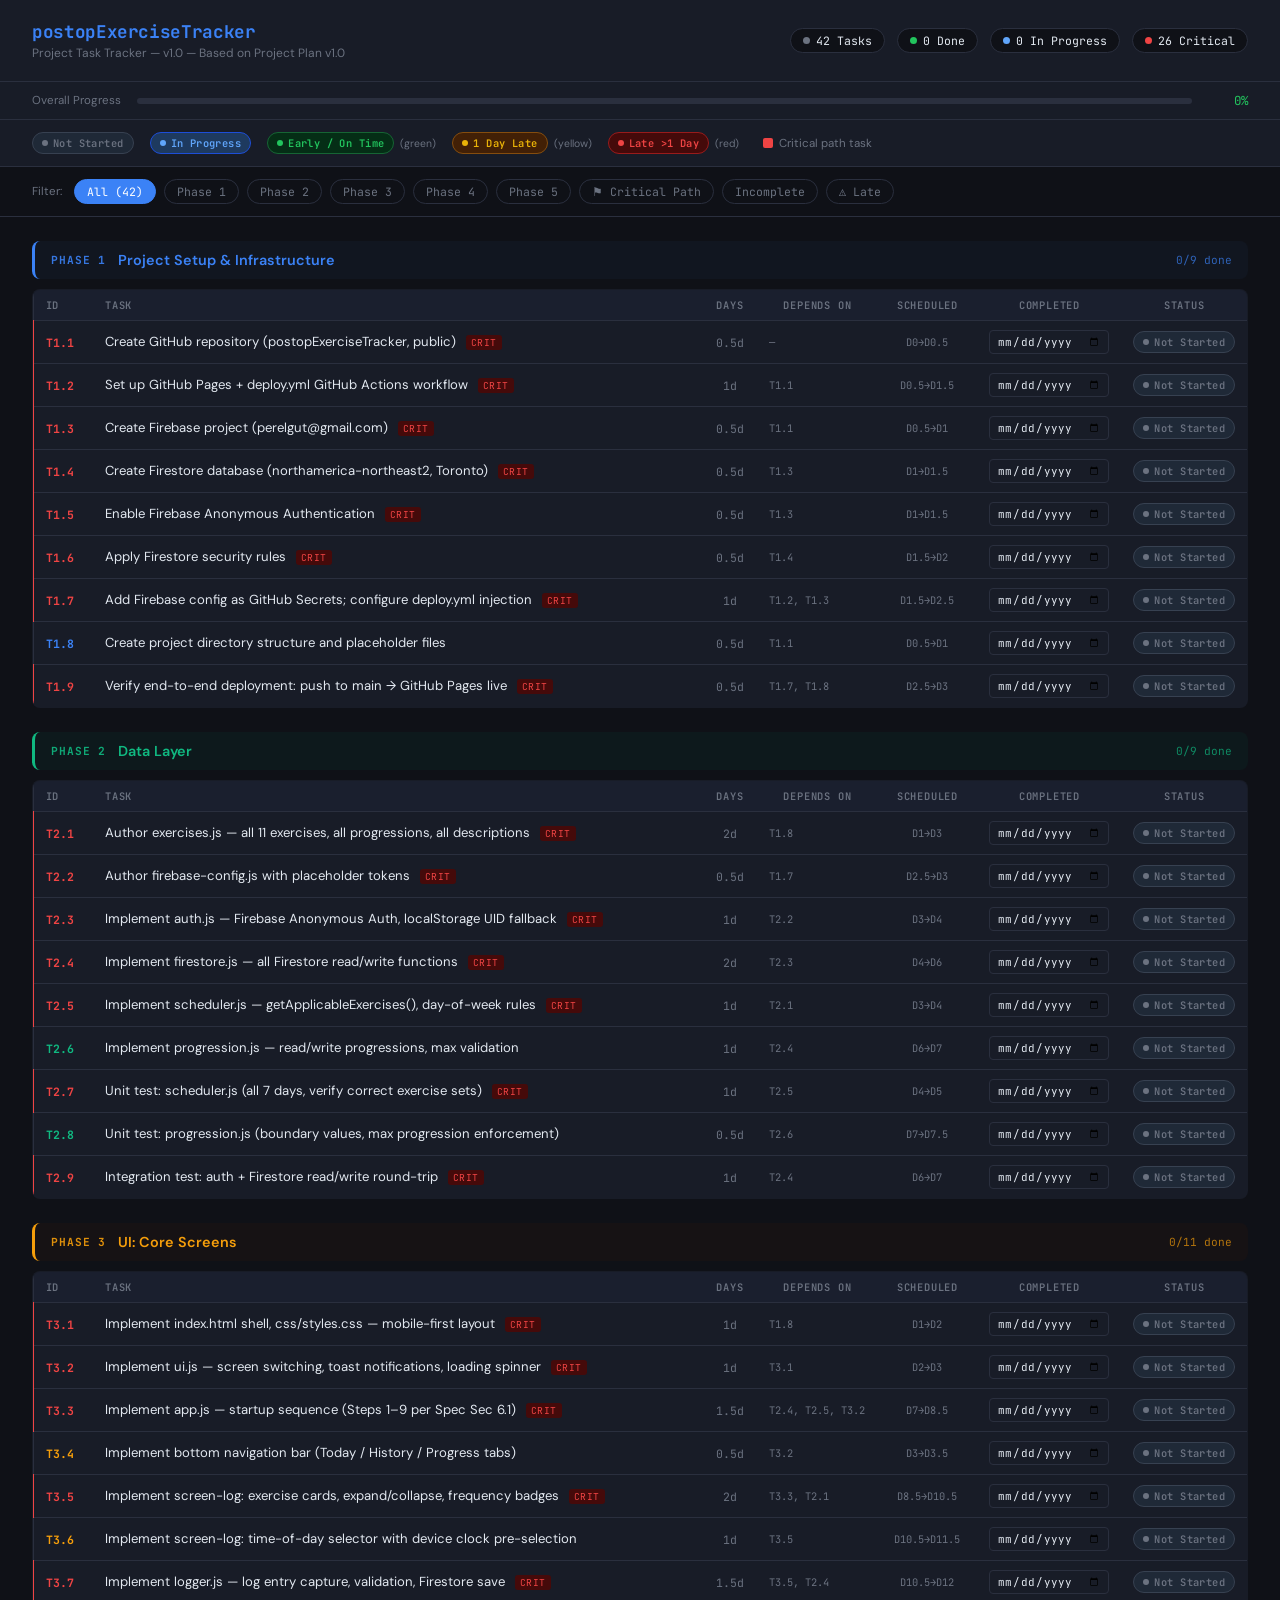
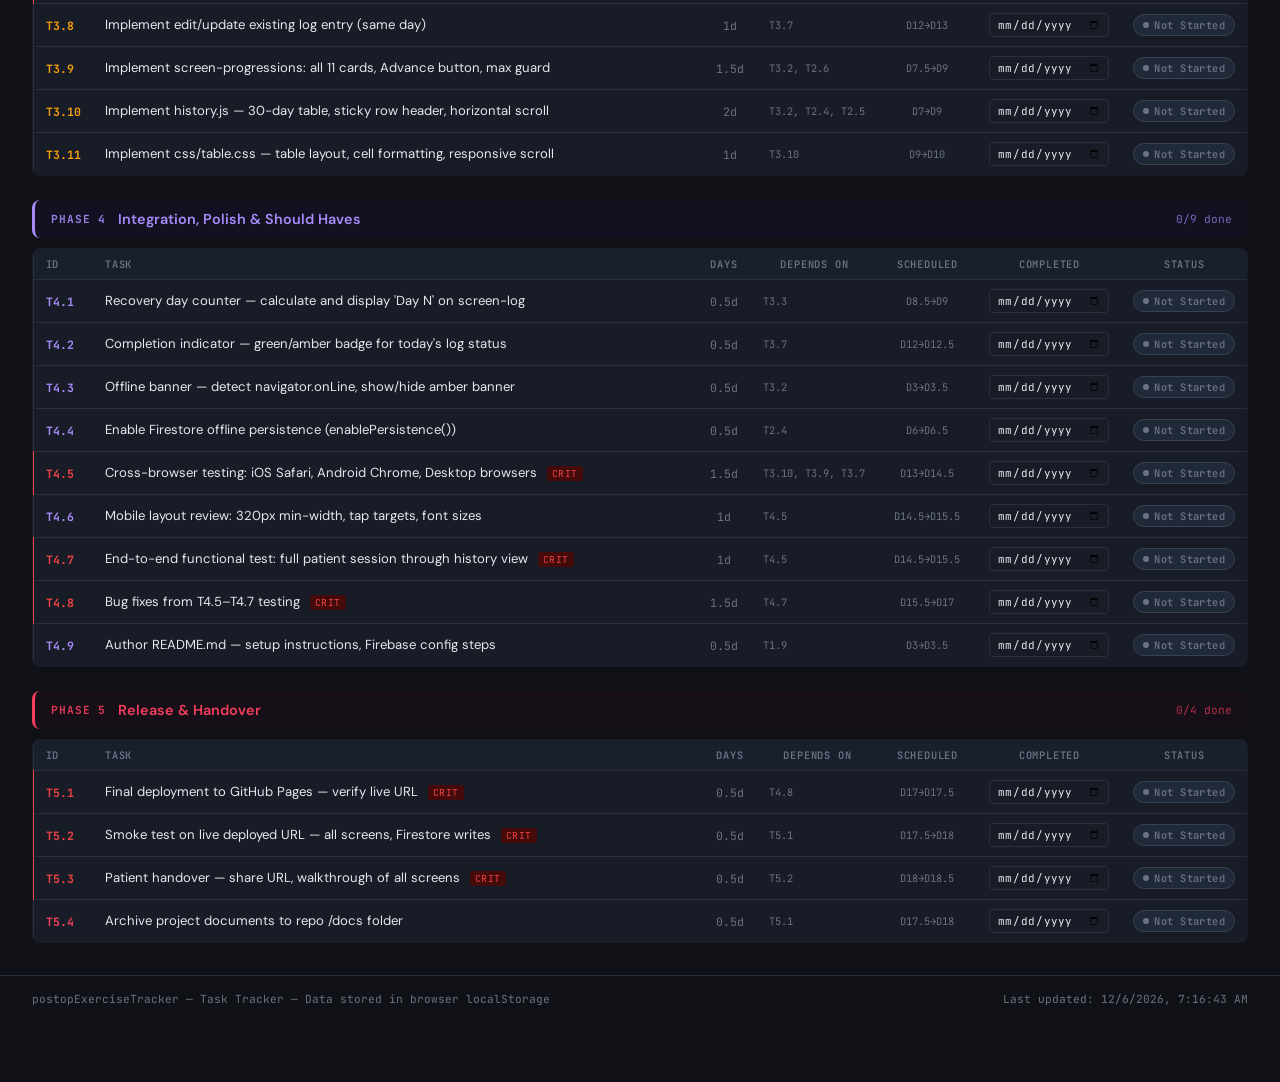
==== PostOp_TaskTracker.html @ b9ace9d0 "Add project directory structure and placeholder files" ====
<!DOCTYPE html>
<html lang="en">
<head>
<meta charset="UTF-8">
<meta name="viewport" content="width=device-width, initial-scale=1.0">
<title>postopExerciseTracker — Project Task Tracker</title>
<style>
  @import url('https://fonts.googleapis.com/css2?family=JetBrains+Mono:wght@400;600;700&family=DM+Sans:wght@300;400;500;600&display=swap');

  :root {
    --bg:        #0f1117;
    --surface:   #181c27;
    --border:    #2a2f3e;
    --text:      #e2e8f0;
    --muted:     #6b7280;
    --accent:    #3b82f6;

    --p1: #3b82f6;  --p1-bg: #1e3a5f;
    --p2: #10b981;  --p2-bg: #064e3b;
    --p3: #f59e0b;  --p3-bg: #451a03;
    --p4: #a78bfa;  --p4-bg: #2e1065;
    --p5: #f43f5e;  --p5-bg: #4c0519;

    --green:  #22c55e;  --green-bg:  #052e16;
    --yellow: #eab308;  --yellow-bg: #422006;
    --red:    #ef4444;  --red-bg:    #450a0a;
    --grey:   #6b7280;  --grey-bg:   #1f2937;

    --crit: #ef4444;
  }

  *, *::before, *::after { box-sizing: border-box; margin: 0; padding: 0; }

  body {
    font-family: 'DM Sans', sans-serif;
    background: var(--bg);
    color: var(--text);
    min-height: 100vh;
    padding: 0 0 60px;
  }

  /* ── HEADER ── */
  header {
    background: var(--surface);
    border-bottom: 1px solid var(--border);
    padding: 20px 32px;
    position: sticky;
    top: 0;
    z-index: 100;
    display: flex;
    align-items: center;
    justify-content: space-between;
    gap: 16px;
    flex-wrap: wrap;
  }
  .header-left h1 {
    font-family: 'JetBrains Mono', monospace;
    font-size: 1.1rem;
    font-weight: 700;
    color: var(--accent);
    letter-spacing: -0.02em;
  }
  .header-left p {
    font-size: 0.75rem;
    color: var(--muted);
    margin-top: 2px;
  }
  .header-stats {
    display: flex;
    gap: 12px;
    flex-wrap: wrap;
  }
  .stat-pill {
    background: var(--bg);
    border: 1px solid var(--border);
    border-radius: 20px;
    padding: 4px 12px;
    font-family: 'JetBrains Mono', monospace;
    font-size: 0.72rem;
    display: flex;
    align-items: center;
    gap: 6px;
  }
  .stat-pill .dot {
    width: 7px; height: 7px;
    border-radius: 50%;
    flex-shrink: 0;
  }

  /* ── PROGRESS BAR ── */
  .progress-bar-wrap {
    background: var(--surface);
    border-bottom: 1px solid var(--border);
    padding: 10px 32px;
    display: flex;
    align-items: center;
    gap: 16px;
  }
  .progress-bar-track {
    flex: 1;
    height: 6px;
    background: var(--border);
    border-radius: 3px;
    overflow: hidden;
  }
  .progress-bar-fill {
    height: 100%;
    background: linear-gradient(90deg, var(--green), var(--accent));
    border-radius: 3px;
    transition: width 0.5s ease;
  }
  .progress-pct {
    font-family: 'JetBrains Mono', monospace;
    font-size: 0.78rem;
    color: var(--green);
    min-width: 40px;
    text-align: right;
  }

  /* ── PHASE SECTIONS ── */
  .phase-section { margin: 24px 32px 0; }

  .phase-header {
    display: flex;
    align-items: center;
    gap: 12px;
    margin-bottom: 10px;
    padding: 10px 16px;
    border-radius: 8px;
    border-left: 3px solid;
  }
  .phase-header .phase-num {
    font-family: 'JetBrains Mono', monospace;
    font-size: 0.7rem;
    font-weight: 700;
    letter-spacing: 0.08em;
    text-transform: uppercase;
    opacity: 0.9;
  }
  .phase-header .phase-title {
    font-size: 0.9rem;
    font-weight: 600;
    flex: 1;
  }
  .phase-header .phase-meta {
    font-family: 'JetBrains Mono', monospace;
    font-size: 0.7rem;
    opacity: 0.7;
  }

  /* ── TASK TABLE ── */
  .task-table {
    width: 100%;
    border-collapse: collapse;
    font-size: 0.82rem;
    background: var(--surface);
    border-radius: 8px;
    overflow: hidden;
    border: 1px solid var(--border);
    margin-bottom: 8px;
  }
  .task-table thead tr {
    background: #1a1f2e;
  }
  .task-table thead th {
    padding: 8px 12px;
    text-align: left;
    font-family: 'JetBrains Mono', monospace;
    font-size: 0.65rem;
    font-weight: 600;
    letter-spacing: 0.08em;
    text-transform: uppercase;
    color: var(--muted);
    border-bottom: 1px solid var(--border);
    white-space: nowrap;
  }
  .task-table thead th.center { text-align: center; }

  .task-row {
    border-bottom: 1px solid var(--border);
    transition: background 0.15s;
    cursor: pointer;
  }
  .task-row:last-child { border-bottom: none; }
  .task-row:hover { background: #1e2335; }
  .task-row.crit-row { border-left: 2px solid var(--crit); }

  .task-row td {
    padding: 9px 12px;
    vertical-align: middle;
  }

  .task-id {
    font-family: 'JetBrains Mono', monospace;
    font-size: 0.72rem;
    font-weight: 700;
    white-space: nowrap;
  }
  .task-id.crit { color: var(--crit); }

  .task-name {
    max-width: 380px;
    line-height: 1.4;
  }
  .task-name .crit-badge {
    display: inline-block;
    background: #450a0a;
    color: var(--crit);
    font-family: 'JetBrains Mono', monospace;
    font-size: 0.6rem;
    padding: 1px 5px;
    border-radius: 3px;
    margin-left: 6px;
    vertical-align: middle;
    letter-spacing: 0.05em;
  }

  .task-days {
    font-family: 'JetBrains Mono', monospace;
    font-size: 0.72rem;
    text-align: center;
    color: var(--muted);
    white-space: nowrap;
  }

  .task-deps {
    font-family: 'JetBrains Mono', monospace;
    font-size: 0.65rem;
    color: var(--muted);
    white-space: nowrap;
  }

  .task-sched {
    font-family: 'JetBrains Mono', monospace;
    font-size: 0.65rem;
    text-align: center;
    color: var(--muted);
    white-space: nowrap;
  }

  /* ── STATUS BADGE ── */
  .status-badge {
    display: inline-flex;
    align-items: center;
    gap: 5px;
    padding: 3px 9px;
    border-radius: 12px;
    font-family: 'JetBrains Mono', monospace;
    font-size: 0.65rem;
    font-weight: 600;
    letter-spacing: 0.04em;
    white-space: nowrap;
    cursor: pointer;
    user-select: none;
    transition: opacity 0.15s;
  }
  .status-badge:hover { opacity: 0.8; }
  .status-badge::before {
    content: '';
    width: 6px; height: 6px;
    border-radius: 50%;
    flex-shrink: 0;
  }
  .status-not-started  { background: var(--grey-bg);   color: var(--grey);   border: 1px solid #374151; }
  .status-not-started::before  { background: var(--grey); }
  .status-in-progress  { background: #1e3a5f;           color: #60a5fa;       border: 1px solid #1d4ed8; }
  .status-in-progress::before  { background: #60a5fa; }
  .status-early        { background: var(--green-bg);   color: var(--green);  border: 1px solid #166534; }
  .status-early::before        { background: var(--green); }
  .status-on-time      { background: var(--green-bg);   color: var(--green);  border: 1px solid #166534; }
  .status-on-time::before      { background: var(--green); }
  .status-1-day-late   { background: var(--yellow-bg);  color: var(--yellow); border: 1px solid #854d0e; }
  .status-1-day-late::before   { background: var(--yellow); }
  .status-late         { background: var(--red-bg);     color: var(--red);    border: 1px solid #991b1b; }
  .status-late::before         { background: var(--red); }

  /* ── COMPLETION DATE INPUT ── */
  .date-input {
    background: transparent;
    border: 1px solid var(--border);
    border-radius: 4px;
    color: var(--text);
    font-family: 'JetBrains Mono', monospace;
    font-size: 0.68rem;
    padding: 3px 7px;
    width: 120px;
    cursor: pointer;
    transition: border-color 0.15s;
  }
  .date-input:focus {
    outline: none;
    border-color: var(--accent);
  }
  .date-input:hover { border-color: #4b5563; }

  /* ── MODAL ── */
  .modal-overlay {
    display: none;
    position: fixed;
    inset: 0;
    background: rgba(0,0,0,0.75);
    z-index: 200;
    align-items: center;
    justify-content: center;
  }
  .modal-overlay.open { display: flex; }
  .modal {
    background: var(--surface);
    border: 1px solid var(--border);
    border-radius: 12px;
    padding: 28px;
    max-width: 560px;
    width: 90%;
    max-height: 80vh;
    overflow-y: auto;
    position: relative;
  }
  .modal h2 {
    font-family: 'JetBrains Mono', monospace;
    font-size: 0.9rem;
    color: var(--accent);
    margin-bottom: 4px;
  }
  .modal .modal-title {
    font-size: 1rem;
    font-weight: 600;
    margin-bottom: 16px;
    padding-bottom: 12px;
    border-bottom: 1px solid var(--border);
    line-height: 1.4;
  }
  .modal-field { margin-bottom: 14px; }
  .modal-field label {
    display: block;
    font-size: 0.72rem;
    font-weight: 600;
    color: var(--muted);
    text-transform: uppercase;
    letter-spacing: 0.06em;
    margin-bottom: 4px;
  }
  .modal-field .val {
    font-size: 0.85rem;
    line-height: 1.5;
  }
  .modal-field .mono-val {
    font-family: 'JetBrains Mono', monospace;
    font-size: 0.78rem;
    color: var(--accent);
  }
  .modal-field .prompt-box {
    background: var(--bg);
    border: 1px solid var(--border);
    border-radius: 6px;
    padding: 12px;
    font-size: 0.78rem;
    line-height: 1.6;
    color: #cbd5e1;
    white-space: pre-wrap;
    word-break: break-word;
    max-height: 200px;
    overflow-y: auto;
  }
  .modal-actions {
    display: flex;
    gap: 10px;
    margin-top: 20px;
    padding-top: 16px;
    border-top: 1px solid var(--border);
    flex-wrap: wrap;
  }
  .btn {
    padding: 7px 16px;
    border-radius: 6px;
    font-size: 0.78rem;
    font-weight: 600;
    cursor: pointer;
    border: none;
    transition: opacity 0.15s;
  }
  .btn:hover { opacity: 0.85; }
  .btn-primary { background: var(--accent); color: white; }
  .btn-ghost { background: var(--border); color: var(--text); }
  .btn-close {
    position: absolute;
    top: 14px; right: 16px;
    background: none;
    border: none;
    color: var(--muted);
    font-size: 1.2rem;
    cursor: pointer;
    line-height: 1;
    padding: 4px;
  }
  .btn-close:hover { color: var(--text); }

  /* ── LEGEND ── */
  .legend {
    display: flex;
    gap: 16px;
    flex-wrap: wrap;
    padding: 12px 32px;
    border-bottom: 1px solid var(--border);
    background: var(--surface);
  }
  .legend-item {
    display: flex;
    align-items: center;
    gap: 6px;
    font-size: 0.72rem;
    color: var(--muted);
  }

  /* ── FILTER BAR ── */
  .filter-bar {
    display: flex;
    gap: 8px;
    padding: 12px 32px;
    flex-wrap: wrap;
    align-items: center;
    border-bottom: 1px solid var(--border);
  }
  .filter-btn {
    padding: 4px 12px;
    border-radius: 16px;
    font-size: 0.72rem;
    font-family: 'JetBrains Mono', monospace;
    cursor: pointer;
    border: 1px solid var(--border);
    background: transparent;
    color: var(--muted);
    transition: all 0.15s;
  }
  .filter-btn:hover, .filter-btn.active {
    background: var(--accent);
    color: white;
    border-color: var(--accent);
  }
  .filter-label {
    font-size: 0.72rem;
    color: var(--muted);
    margin-right: 4px;
  }

  /* ── FOOTER ── */
  .page-footer {
    padding: 16px 32px;
    font-size: 0.7rem;
    color: var(--muted);
    font-family: 'JetBrains Mono', monospace;
    border-top: 1px solid var(--border);
    margin-top: 32px;
    display: flex;
    justify-content: space-between;
    flex-wrap: wrap;
    gap: 8px;
  }

  /* ── RESPONSIVE ── */
  @media (max-width: 768px) {
    header, .phase-section, .filter-bar, .legend, .progress-bar-wrap { padding-left: 16px; padding-right: 16px; }
    .phase-section { margin-left: 16px; margin-right: 16px; }
    .task-deps, .task-sched { display: none; }
    .task-name { max-width: 200px; }
    .date-input { width: 100px; }
  }
</style>
</head>
<body>

<header>
  <div class="header-left">
    <h1>postopExerciseTracker</h1>
    <p>Project Task Tracker &mdash; v1.0 &mdash; Based on Project Plan v1.0</p>
  </div>
  <div class="header-stats" id="headerStats"></div>
</header>

<div class="progress-bar-wrap">
  <span style="font-size:0.72rem;color:var(--muted);white-space:nowrap;">Overall Progress</span>
  <div class="progress-bar-track">
    <div class="progress-bar-fill" id="progressFill" style="width:0%"></div>
  </div>
  <span class="progress-pct" id="progressPct">0%</span>
</div>

<div class="legend">
  <span class="legend-item"><span class="status-badge status-not-started">Not Started</span></span>
  <span class="legend-item"><span class="status-badge status-in-progress">In Progress</span></span>
  <span class="legend-item"><span class="status-badge status-early">Early / On Time</span> <span style="font-size:0.65rem">(green)</span></span>
  <span class="legend-item"><span class="status-badge status-1-day-late">1 Day Late</span> <span style="font-size:0.65rem">(yellow)</span></span>
  <span class="legend-item"><span class="status-badge status-late">Late &gt;1 Day</span> <span style="font-size:0.65rem">(red)</span></span>
  <span class="legend-item" style="margin-left:8px">
    <span style="display:inline-block;width:10px;height:10px;background:var(--crit);border-radius:2px"></span>
    <span>Critical path task</span>
  </span>
</div>

<div class="filter-bar">
  <span class="filter-label">Filter:</span>
  <button class="filter-btn active" data-filter="all" onclick="setFilter(this,'all')">All (42)</button>
  <button class="filter-btn" data-filter="1" onclick="setFilter(this,'1')">Phase 1</button>
  <button class="filter-btn" data-filter="2" onclick="setFilter(this,'2')">Phase 2</button>
  <button class="filter-btn" data-filter="3" onclick="setFilter(this,'3')">Phase 3</button>
  <button class="filter-btn" data-filter="4" onclick="setFilter(this,'4')">Phase 4</button>
  <button class="filter-btn" data-filter="5" onclick="setFilter(this,'5')">Phase 5</button>
  <button class="filter-btn" data-filter="crit" onclick="setFilter(this,'crit')">⚑ Critical Path</button>
  <button class="filter-btn" data-filter="incomplete" onclick="setFilter(this,'incomplete')">Incomplete</button>
  <button class="filter-btn" data-filter="late" onclick="setFilter(this,'late')">⚠ Late</button>
</div>

<div id="phaseSections"></div>

<!-- MODAL -->
<div class="modal-overlay" id="modalOverlay" onclick="closeModal(event)">
  <div class="modal" id="modalBox">
    <button class="btn-close" onclick="closeModalDirect()">✕</button>
    <h2 id="modalId"></h2>
    <div class="modal-title" id="modalName"></div>
    <div id="modalBody"></div>
    <div class="modal-actions">
      <button class="btn btn-primary" onclick="markInProgress()">Mark In Progress</button>
      <button class="btn btn-ghost" onclick="closeModalDirect()">Close</button>
    </div>
  </div>
</div>

<div class="page-footer">
  <span id="footerLeft">postopExerciseTracker &mdash; Task Tracker &mdash; Data stored in browser localStorage</span>
  <span id="footerRight"></span>
</div>

<script>
// ── TASK DATA ──────────────────────────────────────────────────────────────────
const PHASES = {
  1: { name: "Phase 1 — Project Setup & Infrastructure", color: "#3b82f6", bg: "#1e3a5f" },
  2: { name: "Phase 2 — Data Layer",                    color: "#10b981", bg: "#064e3b" },
  3: { name: "Phase 3 — UI: Core Screens",              color: "#f59e0b", bg: "#451a03" },
  4: { name: "Phase 4 — Integration, Polish & Should Haves", color: "#a78bfa", bg: "#2e1065" },
  5: { name: "Phase 5 — Release & Handover",            color: "#f43f5e", bg: "#4c0519" },
};

const TASKS = [
  {id:"T1.1",ph:1,name:"Create GitHub repository (postopExerciseTracker, public)",days:0.5,deps:[],crit:true,reqs:"M-24",sched:{s:0,e:0.5}},
  {id:"T1.2",ph:1,name:"Set up GitHub Pages + deploy.yml GitHub Actions workflow",days:1,deps:["T1.1"],crit:true,reqs:"M-24",sched:{s:0.5,e:1.5}},
  {id:"T1.3",ph:1,name:"Create Firebase project (perelgut@gmail.com)",days:0.5,deps:["T1.1"],crit:true,reqs:"M-15,M-16",sched:{s:0.5,e:1}},
  {id:"T1.4",ph:1,name:"Create Firestore database (northamerica-northeast2, Toronto)",days:0.5,deps:["T1.3"],crit:true,reqs:"M-15",sched:{s:1,e:1.5}},
  {id:"T1.5",ph:1,name:"Enable Firebase Anonymous Authentication",days:0.5,deps:["T1.3"],crit:true,reqs:"M-16",sched:{s:1,e:1.5}},
  {id:"T1.6",ph:1,name:"Apply Firestore security rules",days:0.5,deps:["T1.4"],crit:true,reqs:"M-15,M-16",sched:{s:1.5,e:2}},
  {id:"T1.7",ph:1,name:"Add Firebase config as GitHub Secrets; configure deploy.yml injection",days:1,deps:["T1.2","T1.3"],crit:true,reqs:"M-24",sched:{s:1.5,e:2.5}},
  {id:"T1.8",ph:1,name:"Create project directory structure and placeholder files",days:0.5,deps:["T1.1"],crit:false,reqs:"Spec Sec 2",sched:{s:0.5,e:1}},
  {id:"T1.9",ph:1,name:"Verify end-to-end deployment: push to main → GitHub Pages live",days:0.5,deps:["T1.7","T1.8"],crit:true,reqs:"M-24",sched:{s:2.5,e:3}},
  {id:"T2.1",ph:2,name:"Author exercises.js — all 11 exercises, all progressions, all descriptions",days:2,deps:["T1.8"],crit:true,reqs:"M-01 to M-05, M-13",sched:{s:1,e:3}},
  {id:"T2.2",ph:2,name:"Author firebase-config.js with placeholder tokens",days:0.5,deps:["T1.7"],crit:true,reqs:"M-15",sched:{s:2.5,e:3}},
  {id:"T2.3",ph:2,name:"Implement auth.js — Firebase Anonymous Auth, localStorage UID fallback",days:1,deps:["T2.2"],crit:true,reqs:"M-16,M-17",sched:{s:3,e:4}},
  {id:"T2.4",ph:2,name:"Implement firestore.js — all Firestore read/write functions",days:2,deps:["T2.3"],crit:true,reqs:"M-15,M-18",sched:{s:4,e:6}},
  {id:"T2.5",ph:2,name:"Implement scheduler.js — getApplicableExercises(), day-of-week rules",days:1,deps:["T2.1"],crit:true,reqs:"M-10",sched:{s:3,e:4}},
  {id:"T2.6",ph:2,name:"Implement progression.js — read/write progressions, max validation",days:1,deps:["T2.4"],crit:false,reqs:"M-12,M-13,M-14",sched:{s:6,e:7}},
  {id:"T2.7",ph:2,name:"Unit test: scheduler.js (all 7 days, verify correct exercise sets)",days:1,deps:["T2.5"],crit:true,reqs:"M-10",sched:{s:4,e:5}},
  {id:"T2.8",ph:2,name:"Unit test: progression.js (boundary values, max progression enforcement)",days:0.5,deps:["T2.6"],crit:false,reqs:"M-12,M-13",sched:{s:7,e:7.5}},
  {id:"T2.9",ph:2,name:"Integration test: auth + Firestore read/write round-trip",days:1,deps:["T2.4"],crit:true,reqs:"M-15,M-16",sched:{s:6,e:7}},
  {id:"T3.1",ph:3,name:"Implement index.html shell, css/styles.css — mobile-first layout",days:1,deps:["T1.8"],crit:true,reqs:"M-23",sched:{s:1,e:2}},
  {id:"T3.2",ph:3,name:"Implement ui.js — screen switching, toast notifications, loading spinner",days:1,deps:["T3.1"],crit:true,reqs:"Spec Sec 5",sched:{s:2,e:3}},
  {id:"T3.3",ph:3,name:"Implement app.js — startup sequence (Steps 1–9 per Spec Sec 6.1)",days:1.5,deps:["T2.4","T2.5","T3.2"],crit:true,reqs:"M-18, Spec 6.1",sched:{s:7,e:8.5}},
  {id:"T3.4",ph:3,name:"Implement bottom navigation bar (Today / History / Progress tabs)",days:0.5,deps:["T3.2"],crit:false,reqs:"Spec Sec 5.5",sched:{s:3,e:3.5}},
  {id:"T3.5",ph:3,name:"Implement screen-log: exercise cards, expand/collapse, frequency badges",days:2,deps:["T3.3","T2.1"],crit:true,reqs:"M-01 to M-05",sched:{s:8.5,e:10.5}},
  {id:"T3.6",ph:3,name:"Implement screen-log: time-of-day selector with device clock pre-selection",days:1,deps:["T3.5"],crit:false,reqs:"M-09",sched:{s:10.5,e:11.5}},
  {id:"T3.7",ph:3,name:"Implement logger.js — log entry capture, validation, Firestore save",days:1.5,deps:["T3.5","T2.4"],crit:true,reqs:"M-06 to M-08",sched:{s:10.5,e:12}},
  {id:"T3.8",ph:3,name:"Implement edit/update existing log entry (same day)",days:1,deps:["T3.7"],crit:false,reqs:"S-02",sched:{s:12,e:13}},
  {id:"T3.9",ph:3,name:"Implement screen-progressions: all 11 cards, Advance button, max guard",days:1.5,deps:["T3.2","T2.6"],crit:false,reqs:"M-12 to M-14",sched:{s:7.5,e:9}},
  {id:"T3.10",ph:3,name:"Implement history.js — 30-day table, sticky row header, horizontal scroll",days:2,deps:["T3.2","T2.4","T2.5"],crit:false,reqs:"M-19 to M-22",sched:{s:7,e:9}},
  {id:"T3.11",ph:3,name:"Implement css/table.css — table layout, cell formatting, responsive scroll",days:1,deps:["T3.10"],crit:false,reqs:"M-19 to M-22, S-05",sched:{s:9,e:10}},
  {id:"T4.1",ph:4,name:"Recovery day counter — calculate and display 'Day N' on screen-log",days:0.5,deps:["T3.3"],crit:false,reqs:"M-11, S-03",sched:{s:8.5,e:9}},
  {id:"T4.2",ph:4,name:"Completion indicator — green/amber badge for today's log status",days:0.5,deps:["T3.7"],crit:false,reqs:"S-01",sched:{s:12,e:12.5}},
  {id:"T4.3",ph:4,name:"Offline banner — detect navigator.onLine, show/hide amber banner",days:0.5,deps:["T3.2"],crit:false,reqs:"S-04",sched:{s:3,e:3.5}},
  {id:"T4.4",ph:4,name:"Enable Firestore offline persistence (enablePersistence())",days:0.5,deps:["T2.4"],crit:false,reqs:"S-04",sched:{s:6,e:6.5}},
  {id:"T4.5",ph:4,name:"Cross-browser testing: iOS Safari, Android Chrome, Desktop browsers",days:1.5,deps:["T3.10","T3.9","T3.7"],crit:true,reqs:"M-23",sched:{s:13,e:14.5}},
  {id:"T4.6",ph:4,name:"Mobile layout review: 320px min-width, tap targets, font sizes",days:1,deps:["T4.5"],crit:false,reqs:"M-23, NFR",sched:{s:14.5,e:15.5}},
  {id:"T4.7",ph:4,name:"End-to-end functional test: full patient session through history view",days:1,deps:["T4.5"],crit:true,reqs:"All M-reqs",sched:{s:14.5,e:15.5}},
  {id:"T4.8",ph:4,name:"Bug fixes from T4.5–T4.7 testing",days:1.5,deps:["T4.7"],crit:true,reqs:"All",sched:{s:15.5,e:17}},
  {id:"T4.9",ph:4,name:"Author README.md — setup instructions, Firebase config steps",days:0.5,deps:["T1.9"],crit:false,reqs:"Spec Sec 2",sched:{s:3,e:3.5}},
  {id:"T5.1",ph:5,name:"Final deployment to GitHub Pages — verify live URL",days:0.5,deps:["T4.8"],crit:true,reqs:"M-24",sched:{s:17,e:17.5}},
  {id:"T5.2",ph:5,name:"Smoke test on live deployed URL — all screens, Firestore writes",days:0.5,deps:["T5.1"],crit:true,reqs:"M-24",sched:{s:17.5,e:18}},
  {id:"T5.3",ph:5,name:"Patient handover — share URL, walkthrough of all screens",days:0.5,deps:["T5.2"],crit:true,reqs:"All",sched:{s:18,e:18.5}},
  {id:"T5.4",ph:5,name:"Archive project documents to repo /docs folder",days:0.5,deps:["T5.1"],crit:false,reqs:"—",sched:{s:17.5,e:18}},
];

const AI_PROMPTS = {
  "T1.1":"Create a new public GitHub repository named 'postopExerciseTracker' under the account perelgut. The repository should be initialised with a README.md and a .gitignore for Node.js projects. Do not add any source files yet.",
  "T1.2":"Write a GitHub Actions workflow file at .github/workflows/deploy.yml that triggers on push to the main branch and deploys the repository root to GitHub Pages using peaceiris/actions-gh-pages@v4. Include a sed step to inject Firebase config values from GitHub Secrets (FIREBASE_API_KEY, FIREBASE_AUTH_DOMAIN, FIREBASE_PROJECT_ID, FIREBASE_STORAGE_BUCKET, FIREBASE_MESSAGING_SENDER_ID, FIREBASE_APP_ID) into js/firebase-config.js before deploying.",
  "T1.3":"[Manual Firebase Console step] Go to https://console.firebase.google.com, sign in with perelgut@gmail.com, create a new project named 'postopExerciseTracker'. Disable Google Analytics. Register a Web App named 'postop-tracker' and save the firebaseConfig object.",
  "T1.4":"[Manual Firebase Console step] In the Firebase project, go to Firestore Database → Create database → Production mode. Select region: northamerica-northeast2 (Toronto). WARNING: this selection is permanent.",
  "T1.5":"[Manual Firebase Console step] In the Firebase project, go to Authentication → Sign-in method → Anonymous → Enable. Save.",
  "T1.6":"In the Firebase project Firestore console → Rules, replace the default rules with security rules that allow a user to read/write only their own data scoped by their anonymous UID. See Functional Specification Section 8.2 for the exact rules.",
  "T1.7":"Update the GitHub Actions deploy.yml to inject all 6 Firebase config fields from GitHub repository secrets into js/firebase-config.js using sed commands before deployment. Each placeholder follows the pattern __FIREBASE_FIELDNAME__. Provide instructions for adding the 6 secrets to GitHub repository settings.",
  "T1.8":"Create the full directory and file structure for the postopExerciseTracker project per Functional Specification Section 2. All JS files should contain a single comment indicating their purpose. firebase-config.js should export a firebaseConfig object with 6 fields set to __FIREBASE_FIELDNAME__ placeholders.",
  "T1.9":"[Manual verification] Commit and push placeholder files to main. Verify the GitHub Actions workflow runs and the site loads at https://perelgut.github.io/postopExerciseTracker/.",
  "T2.1":"Write the complete exercises.js file exporting a const EXERCISES array with 11 exercise objects. Each has: id (7-17), name, displayName ('Ex N: Name'), frequency ('Daily'|'Alt1'|'Alt2'), maxProgression, and progressions[] (each with level, description, type, defaultCount, defaultRepeats). Exercise 7 must have 4 progressions (0-3). Use exact data from Functional Specification Section 3.1.",
  "T2.2":"Write js/firebase-config.js that imports Firebase SDK modules (app, auth, firestore) and initialises the Firebase app using a firebaseConfig object with 6 placeholder values in the format __FIREBASE_FIELDNAME__. Export the initialised auth and db (Firestore) instances.",
  "T2.3":"Write js/auth.js: (1) call Firebase signInAnonymously() on init, (2) store UID in localStorage as 'postop_uid', (3) on reload use Firebase auth state persistence, (4) export getCurrentUID() returning the current anonymous UID, (5) handle auth errors with user-facing message.",
  "T2.4":"Write js/firestore.js exporting: saveLogEntry(uid, dateStr, entry), updateLogEntry(uid, dateStr, exerciseId, updatedEntry), getLogs(uid, dateStrings[]), getProfile(uid), saveProfile(uid, data), getProgressions(uid), updateProgression(uid, exerciseId, level). Follow schema in Functional Specification Section 3.2. Enable offline persistence. Return {success, error} objects.",
  "T2.5":"Write js/scheduler.js exporting getApplicableExercises(date, exercises). ALT1_DAYS=[1,3,5] (Mon/Wed/Fri) → Daily+Alt1; ALT2_DAYS=[2,4,6] (Tue/Thu/Sat) → Daily+Alt2; Sunday(0) → Daily only.",
  "T2.6":"Write js/progression.js with in-memory progressions cache. Export: getCurrentProgression(exerciseId), advanceProgression(exerciseId, uid) with maxProgression validation, initProgressions(uid) loading from Firestore.",
  "T2.7":"[Manual test] In browser console, test scheduler.js for all 7 days. Call getApplicableExercises(testDate, EXERCISES) for each day and verify IDs match Functional Specification Section 4.1.",
  "T2.8":"[Manual test] Test progression.js: attempt to advance an exercise at maxProgression, verify it is blocked. Verify all 11 exercises initialise at progression 0.",
  "T2.9":"[Manual integration test] In browser console: (1) verify signInAnonymously() returns a UID, (2) verify UID in localStorage, (3) call saveLogEntry() with test data, verify in Firebase Console, (4) call getLogs() and verify data returned.",
  "T3.1":"Write index.html (SPA shell with 4 screen divs: screen-loading, screen-log, screen-history, screen-progressions; all hidden except screen-loading; Firebase SDK from CDN; all js/ modules in dependency order) and css/styles.css (mobile-first, max-width 600px centred, card styles, bottom nav bar, base font 16px minimum).",
  "T3.2":"Write js/ui.js exporting: showScreen(screenId), toast(message, type), showLoading(), hideLoading(), toggleDescription(exerciseId).",
  "T3.3":"Write js/app.js implementing the 9-step startup sequence from Functional Specification Section 6.1. Handle each step's failure as specified.",
  "T3.4":"Add bottom navigation bar HTML to index.html (three buttons: Today, History, Progress). Add CSS to styles.css: fixed bottom, full width, flex, min tap height 56px, active tab highlighted.",
  "T3.5":"Write renderExerciseCards(exercises, todayLog, progressions) in js/logger.js. Each card: displayName (tappable), frequency badge (Daily=green, Alt1=blue, Alt2=orange), progression badge. Tap name calls ui.js toggleDescription(). Logged exercises show green tick and values.",
  "T3.6":"Add time-of-day selector to screen-log: a <select> with 8 options from M-09. Write getTimeOfDayBucket(hour) mapping device hour (0-23) to the correct bucket string. Pre-select on render.",
  "T3.7":"Write log entry capture in js/logger.js: read count and repeats, validate as non-negative integers, build entry object, call firestore.js saveLogEntry(), on success show green tick and toast, on failure show error toast.",
  "T3.8":"Add edit mode to js/logger.js: tapping a logged card reopens it pre-filled with saved values and shows 'Update' button. On Update call firestore.js updateLogEntry(). On success return to logged state with new values.",
  "T3.9":"Write screen-progressions UI in index.html and js/progression.js: one card per all 11 exercises (all visible regardless of day), each showing displayName, current level, full description, and Advance button. Advance disabled at maxProgression. Tapping Advance calls advanceProgression() and re-renders the card.",
  "T3.10":"Write js/history.js: buildHistoryTable(uid) fetches last 30 days via getLogs(), builds 30×11 table DOM. Each cell: if exercise not applicable that day → dimmed dot; no entry → '—'; skipped (count=0) → '0'; else three lines: 'P{level}', '{count}{r|s}', '×{repeats}'.",
  "T3.11":"Write css/table.css: date column sticky (position:sticky, left:0), table container overflow-x:auto, each cell compact 3-line format, minimum cell width 52px, column headers visible.",
  "T4.1":"Add recovery day counter to screen-log in js/app.js: recoveryDay = Math.floor((today - day1InMs) / 86400000) + 1. Display as 'Day N of recovery'.",
  "T4.2":"Add completion indicator badge to screen-log header: green checkmark if all applicable exercises logged (count > 0), amber ring if incomplete. Updates dynamically after each Log/Update.",
  "T4.3":"Add offline detection to js/ui.js: listen for window 'online'/'offline' events. Show amber banner 'You are offline. Exercises will sync when reconnected.' on offline; hide banner and show 'Back online — syncing.' toast on reconnect.",
  "T4.4":"Add enableIndexedDbPersistence(db) to js/firestore.js after Firestore init. Handle 'failed-precondition' (multiple tabs) and 'unimplemented' (unsupported browser) errors gracefully with console warning only.",
  "T4.5":"[Manual test] Test on: iPhone Safari (iOS 15+), Android Chrome, Desktop Chrome, Desktop Firefox, Desktop Edge. Document all layout/functional issues found.",
  "T4.6":"Based on T4.5 issues, update css/styles.css and css/table.css: all tap targets ≥44×44px, base font ≥16px, no horizontal overflow on screen-log or screen-progressions, history table scrolls correctly.",
  "T4.7":"[Manual E2E test] Full patient session: open app first time (Day 1 set), log all today's exercises, advance one progression, check history table, simulate offline + log, re-enable network + verify sync.",
  "T4.8":"Fix all bugs from T4.5–T4.7. Each fix is a targeted edit to the relevant file. Re-verify each fixed test case.",
  "T4.9":"Write README.md: project description, live URL, Firebase 7-step setup, GitHub Secrets 6-step setup, local dev instructions, file structure overview.",
  "T5.1":"[Deploy] Ensure all code committed and pushed to main. Verify GitHub Actions completes. Confirm https://perelgut.github.io/postopExerciseTracker/ loads.",
  "T5.2":"[Smoke test] On live URL verify: no console errors, today's exercises display, logging saves to Firestore, progression screen loads all 11, history table loads.",
  "T5.3":"[Handover] Share URL with patient. Walk through: log daily exercises, advance progression, view history, offline banner meaning.",
  "T5.4":"Create /docs folder in repo, copy Requirements_v1.1.docx, FunctionalSpec_v1.1.docx, ProjectPlan_v1.0.docx into it. Commit and push.",
};

// ── STORAGE ────────────────────────────────────────────────────────────────────
const STORAGE_KEY = 'postopTracker_v1';

function loadData() {
  try {
    const raw = localStorage.getItem(STORAGE_KEY);
    return raw ? JSON.parse(raw) : {};
  } catch(e) { return {}; }
}

function saveData(data) {
  try { localStorage.setItem(STORAGE_KEY, JSON.stringify(data)); } catch(e) {}
}

let taskData = loadData();

function getTaskRecord(id) {
  return taskData[id] || { status: 'not-started', completedDate: '', startedDate: '' };
}

function setTaskRecord(id, updates) {
  taskData[id] = { ...getTaskRecord(id), ...updates };
  saveData(taskData);
}

// ── STATUS CALCULATION ─────────────────────────────────────────────────────────
// Project start date = today if not set
function getProjectStart() {
  const stored = localStorage.getItem('postopTracker_projectStart');
  if (stored) return new Date(stored);
  const today = new Date();
  today.setHours(0,0,0,0);
  localStorage.setItem('postopTracker_projectStart', today.toISOString());
  return today;
}

const PROJECT_START = getProjectStart();

function dayTargetDate(days) {
  const d = new Date(PROJECT_START);
  d.setDate(d.getDate() + Math.ceil(days));
  return d;
}

function calcStatus(task, record) {
  if (record.status === 'in-progress') return 'in-progress';
  if (!record.completedDate) return 'not-started';

  const completed = new Date(record.completedDate);
  completed.setHours(0,0,0,0);
  const target = dayTargetDate(task.sched.e);
  target.setHours(0,0,0,0);

  const diffDays = Math.round((completed - target) / 86400000);
  if (diffDays <= 0) return 'early';
  if (diffDays === 1) return '1-day-late';
  return 'late';
}

function statusLabel(s) {
  return { 'not-started':'Not Started','in-progress':'In Progress','early':'Done ✓','on-time':'Done ✓','1-day-late':'1 Day Late','late':'Late' }[s] || s;
}
function statusClass(s) {
  return { 'not-started':'status-not-started','in-progress':'status-in-progress','early':'status-early','on-time':'status-on-time','1-day-late':'status-1-day-late','late':'status-late' }[s] || 'status-not-started';
}

// ── RENDER ─────────────────────────────────────────────────────────────────────
let currentFilter = 'all';
let currentModalId = null;

function render() {
  updateHeader();
  renderPhases();
  updateProgressBar();
}

function updateHeader() {
  const done = TASKS.filter(t => { const r=getTaskRecord(t.id); const s=calcStatus(t,r); return s==='early'||s==='on-time'||s==='1-day-late'||s==='late'; }).length;
  const inProg = TASKS.filter(t => getTaskRecord(t.id).status === 'in-progress').length;
  const late = TASKS.filter(t => { const r=getTaskRecord(t.id); return calcStatus(t,r)==='late'||calcStatus(t,r)==='1-day-late'; }).length;
  const crit = TASKS.filter(t => t.crit).length;

  document.getElementById('headerStats').innerHTML = `
    <div class="stat-pill"><span class="dot" style="background:#6b7280"></span>${TASKS.length} Tasks</div>
    <div class="stat-pill"><span class="dot" style="background:#22c55e"></span>${done} Done</div>
    <div class="stat-pill"><span class="dot" style="background:#60a5fa"></span>${inProg} In Progress</div>
    ${late > 0 ? `<div class="stat-pill"><span class="dot" style="background:#ef4444"></span>${late} Late</div>` : ''}
    <div class="stat-pill"><span class="dot" style="background:#ef4444"></span>${crit} Critical</div>
  `;
  document.getElementById('footerRight').textContent = `Last updated: ${new Date().toLocaleString()}`;
}

function updateProgressBar() {
  const done = TASKS.filter(t => { const r=getTaskRecord(t.id); const s=calcStatus(t,r); return ['early','on-time','1-day-late','late'].includes(s); }).length;
  const pct = Math.round((done / TASKS.length) * 100);
  document.getElementById('progressFill').style.width = pct + '%';
  document.getElementById('progressPct').textContent = pct + '%';
}

function filterTasks(tasks) {
  if (currentFilter === 'all') return tasks;
  if (currentFilter === 'crit') return tasks.filter(t => t.crit);
  if (currentFilter === 'incomplete') return tasks.filter(t => {
    const s = calcStatus(t, getTaskRecord(t.id));
    return !['early','on-time','1-day-late','late'].includes(s);
  });
  if (currentFilter === 'late') return tasks.filter(t => {
    const s = calcStatus(t, getTaskRecord(t.id));
    return s === 'late' || s === '1-day-late';
  });
  return tasks.filter(t => String(t.ph) === currentFilter);
}

function renderPhases() {
  const container = document.getElementById('phaseSections');
  container.innerHTML = '';

  const phases = currentFilter === 'all' || currentFilter === 'crit' || currentFilter === 'incomplete' || currentFilter === 'late'
    ? [1,2,3,4,5]
    : [parseInt(currentFilter)];

  phases.forEach(phNum => {
    const ph = PHASES[phNum];
    const tasks = filterTasks(TASKS.filter(t => t.ph === phNum));
    if (tasks.length === 0) return;

    const phaseDone = tasks.filter(t => { const s=calcStatus(t,getTaskRecord(t.id)); return ['early','on-time','1-day-late','late'].includes(s); }).length;
    const totalPhase = TASKS.filter(t => t.ph === phNum).length;

    const section = document.createElement('div');
    section.className = 'phase-section';

    section.innerHTML = `
      <div class="phase-header" style="background:${ph.bg}22;border-color:${ph.color}">
        <span class="phase-num" style="color:${ph.color}">Phase ${phNum}</span>
        <span class="phase-title" style="color:${ph.color}">${ph.name.replace(/Phase \d+ — /,'')}</span>
        <span class="phase-meta" style="color:${ph.color}">${phaseDone}/${totalPhase} done</span>
      </div>
      <table class="task-table">
        <thead>
          <tr>
            <th style="width:60px">ID</th>
            <th>Task</th>
            <th class="center" style="width:55px">Days</th>
            <th class="center" style="width:120px">Depends On</th>
            <th class="center" style="width:100px">Scheduled</th>
            <th class="center" style="width:130px">Completed</th>
            <th class="center" style="width:115px">Status</th>
          </tr>
        </thead>
        <tbody id="tbody-ph${phNum}"></tbody>
      </table>
    `;
    container.appendChild(section);

    const tbody = section.querySelector(`#tbody-ph${phNum}`);
    tasks.forEach(t => {
      const record = getTaskRecord(t.id);
      const status = calcStatus(t, record);
      const tr = document.createElement('tr');
      tr.className = `task-row${t.crit ? ' crit-row' : ''}`;
      tr.onclick = () => openModal(t.id);
      tr.innerHTML = `
        <td class="task-id ${t.crit?'crit':''}" style="color:${t.crit?'var(--crit)':ph.color}">${t.id}</td>
        <td class="task-name">
          ${t.name}
          ${t.crit ? '<span class="crit-badge">CRIT</span>' : ''}
        </td>
        <td class="task-days">${t.days}d</td>
        <td class="task-deps">${t.deps.join(', ')||'—'}</td>
        <td class="task-sched">D${t.sched.s}→D${t.sched.e}</td>
        <td onclick="event.stopPropagation()">
          <input type="date" class="date-input" id="date-${t.id}"
            value="${record.completedDate||''}"
            onchange="setCompletedDate('${t.id}', this.value)"
          >
        </td>
        <td class="center" style="text-align:center">
          <span class="status-badge ${statusClass(status)}" onclick="event.stopPropagation();cycleStatus('${t.id}')">
            ${statusLabel(status)}
          </span>
        </td>
      `;
      tbody.appendChild(tr);
    });
  });
}

function setCompletedDate(id, val) {
  setTaskRecord(id, { completedDate: val, status: val ? 'done' : getTaskRecord(id).status });
  render();
}

function cycleStatus(id) {
  const record = getTaskRecord(id);
  const current = record.status;
  let next;
  if (current === 'not-started') next = 'in-progress';
  else if (current === 'in-progress') next = 'not-started';
  else next = current; // completed status controlled by date
  setTaskRecord(id, { status: next });
  render();
}

// ── MODAL ──────────────────────────────────────────────────────────────────────
function openModal(id) {
  const t = TASKS.find(t => t.id === id);
  if (!t) return;
  currentModalId = id;
  const ph = PHASES[t.ph];
  const record = getTaskRecord(id);
  const status = calcStatus(t, record);

  document.getElementById('modalId').textContent = t.id;
  document.getElementById('modalId').style.color = t.crit ? 'var(--crit)' : ph.color;
  document.getElementById('modalName').textContent = t.name;

  const target = dayTargetDate(t.sched.e);

  document.getElementById('modalBody').innerHTML = `
    <div class="modal-field">
      <label>Phase</label>
      <div class="val" style="color:${ph.color}">${ph.name}</div>
    </div>
    <div class="modal-field">
      <label>Requirement IDs</label>
      <div class="val mono-val">${t.reqs}</div>
    </div>
    <div class="modal-field">
      <label>Duration / Scheduled</label>
      <div class="val mono-val">${t.days} day(s) &mdash; Day ${t.sched.s} → Day ${t.sched.e} &mdash; Target: ${target.toLocaleDateString('en-CA')}</div>
    </div>
    <div class="modal-field">
      <label>Dependencies</label>
      <div class="val mono-val">${t.deps.join(', ')||'None — can start immediately'}</div>
    </div>
    <div class="modal-field">
      <label>Critical Path</label>
      <div class="val" style="color:${t.crit?'var(--crit)':'var(--muted)'}">${t.crit?'⚑ YES — delays this task delay the entire project':'No'}</div>
    </div>
    <div class="modal-field">
      <label>Current Status</label>
      <div class="val"><span class="status-badge ${statusClass(status)}">${statusLabel(status)}</span></div>
    </div>
    <div class="modal-field">
      <label>Completion Date</label>
      <input type="date" class="date-input" style="width:160px" id="modal-date-${id}"
        value="${record.completedDate||''}"
        onchange="setCompletedDate('${id}', this.value)">
    </div>
    <div class="modal-field">
      <label>AI Implementation Prompt</label>
      <div class="prompt-box">${AI_PROMPTS[id]||'See Project Plan document for full prompt.'}</div>
    </div>
  `;
  document.getElementById('modalOverlay').classList.add('open');
}

function closeModal(e) {
  if (e.target === document.getElementById('modalOverlay')) closeModalDirect();
}
function closeModalDirect() {
  document.getElementById('modalOverlay').classList.remove('open');
  currentModalId = null;
}

function markInProgress() {
  if (!currentModalId) return;
  setTaskRecord(currentModalId, { status: 'in-progress' });
  render();
  closeModalDirect();
}

// ── FILTER ─────────────────────────────────────────────────────────────────────
function setFilter(btn, val) {
  document.querySelectorAll('.filter-btn').forEach(b => b.classList.remove('active'));
  btn.classList.add('active');
  currentFilter = val;
  render();
}

// ── KEYBOARD ───────────────────────────────────────────────────────────────────
document.addEventListener('keydown', e => {
  if (e.key === 'Escape') closeModalDirect();
});

// ── INIT ───────────────────────────────────────────────────────────────────────
render();
</script>
</body>
</html>
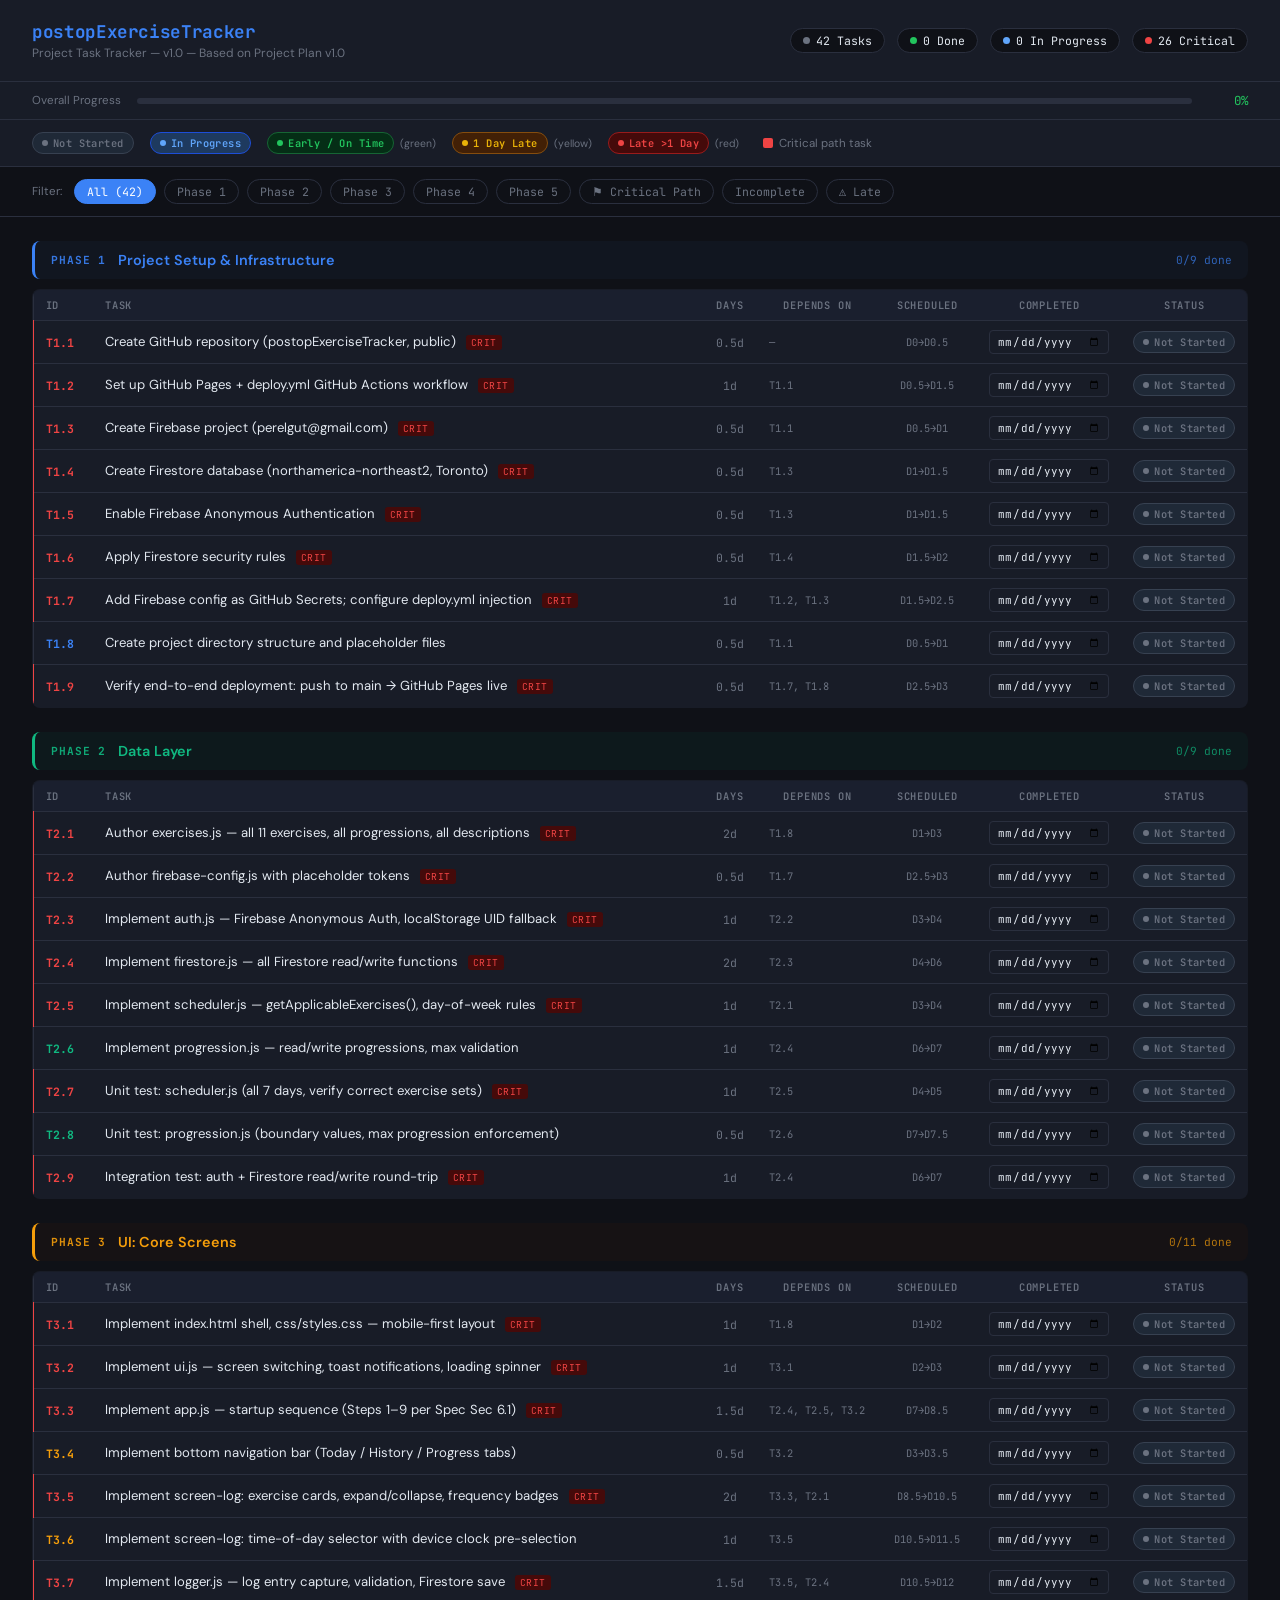
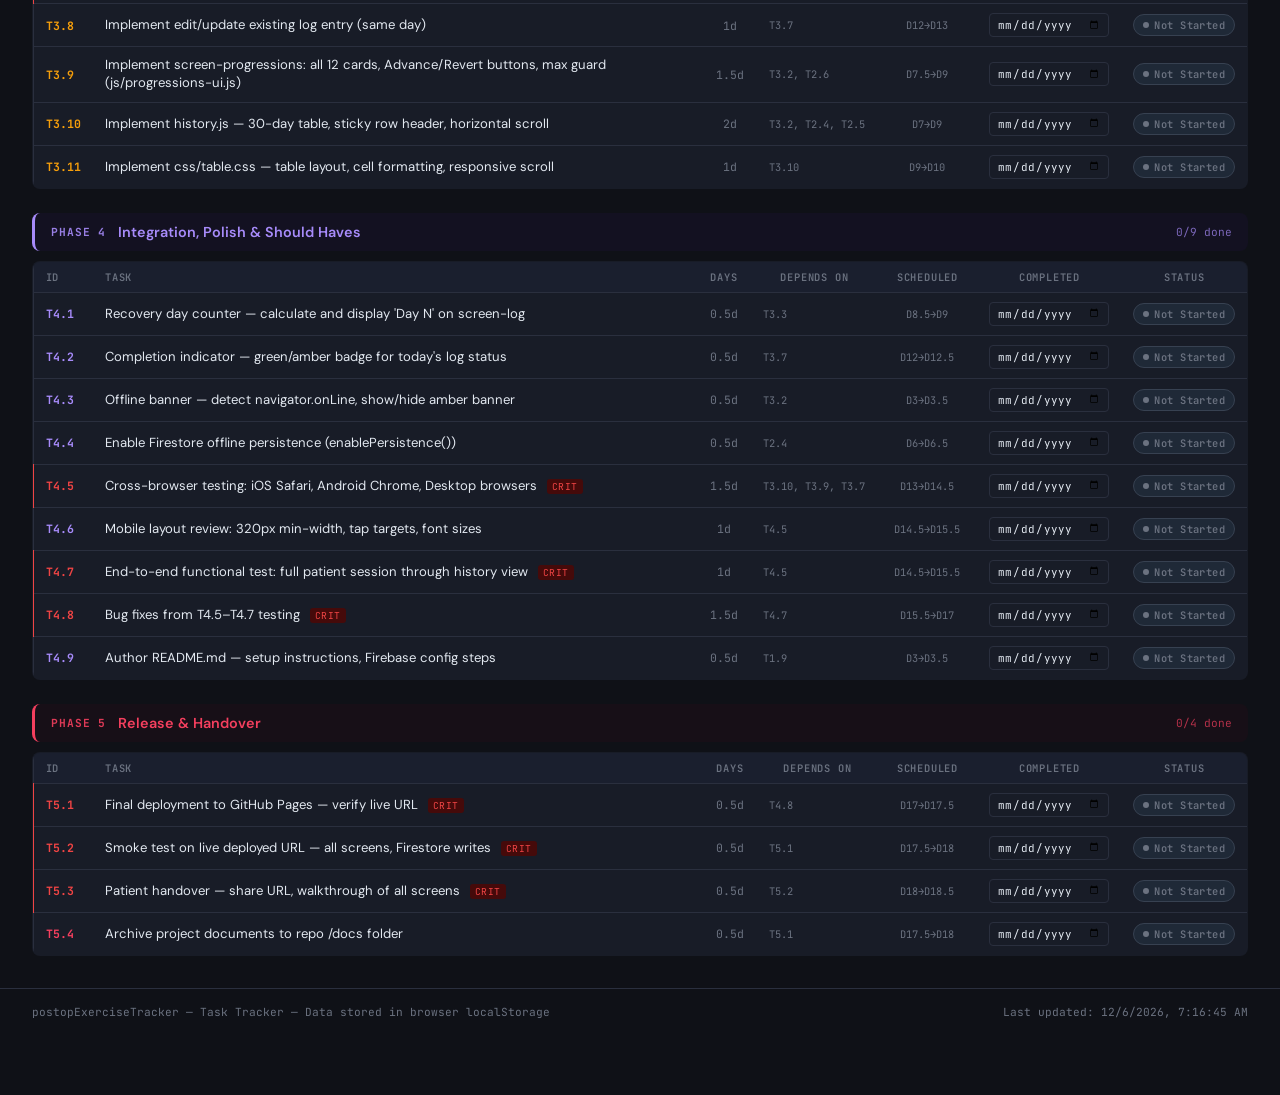
==== commit 2ce03d9c: "Updated PostOp-TaskTracker.html" ====
--- a/PostOp_TaskTracker.html
+++ b/PostOp_TaskTracker.html
@@ -567,7 +567,7 @@
   {id:"T3.6",ph:3,name:"Implement screen-log: time-of-day selector with device clock pre-selection",days:1,deps:["T3.5"],crit:false,reqs:"M-09",sched:{s:10.5,e:11.5}},
   {id:"T3.7",ph:3,name:"Implement logger.js — log entry capture, validation, Firestore save",days:1.5,deps:["T3.5","T2.4"],crit:true,reqs:"M-06 to M-08",sched:{s:10.5,e:12}},
   {id:"T3.8",ph:3,name:"Implement edit/update existing log entry (same day)",days:1,deps:["T3.7"],crit:false,reqs:"S-02",sched:{s:12,e:13}},
-  {id:"T3.9",ph:3,name:"Implement screen-progressions: all 11 cards, Advance button, max guard",days:1.5,deps:["T3.2","T2.6"],crit:false,reqs:"M-12 to M-14",sched:{s:7.5,e:9}},
+  {id:"T3.9",ph:3,name:"Implement screen-progressions: all 12 cards, Advance/Revert buttons, max guard (js/progressions-ui.js)",days:1.5,deps:["T3.2","T2.6"],crit:false,reqs:"M-12 to M-14",sched:{s:7.5,e:9}},
   {id:"T3.10",ph:3,name:"Implement history.js — 30-day table, sticky row header, horizontal scroll",days:2,deps:["T3.2","T2.4","T2.5"],crit:false,reqs:"M-19 to M-22",sched:{s:7,e:9}},
   {id:"T3.11",ph:3,name:"Implement css/table.css — table layout, cell formatting, responsive scroll",days:1,deps:["T3.10"],crit:false,reqs:"M-19 to M-22, S-05",sched:{s:9,e:10}},
   {id:"T4.1",ph:4,name:"Recovery day counter — calculate and display 'Day N' on screen-log",days:0.5,deps:["T3.3"],crit:false,reqs:"M-11, S-03",sched:{s:8.5,e:9}},
@@ -612,12 +612,12 @@
   "T3.6":"Add time-of-day selector to screen-log: a <select> with 8 options from M-09. Write getTimeOfDayBucket(hour) mapping device hour (0-23) to the correct bucket string. Pre-select on render.",
   "T3.7":"Write log entry capture in js/logger.js: read count and repeats, validate as non-negative integers, build entry object, call firestore.js saveLogEntry(), on success show green tick and toast, on failure show error toast.",
   "T3.8":"Add edit mode to js/logger.js: tapping a logged card reopens it pre-filled with saved values and shows 'Update' button. On Update call firestore.js updateLogEntry(). On success return to logged state with new values.",
-  "T3.9":"Write screen-progressions UI in index.html and js/progression.js: one card per all 11 exercises (all visible regardless of day), each showing displayName, current level, full description, and Advance button. Advance disabled at maxProgression. Tapping Advance calls advanceProgression() and re-renders the card.",
+  "T3.9":"Write js/progressions-ui.js (NOT progression.js — that is the data module). Renders all 12 exercises into #progression-list regardless of today's schedule. Each card: displayName, frequency badge, level chip (prog-level-chip--maxed at max), current description, Revert button (disabled at level 0), Advance button (disabled at maxProgression). On Advance/Revert: call setLevel(exerciseId, newLevel) from progression.js, then refresh card in-place. Exposes window._progressionsModule = { refresh() }. Imports: getExerciseProgressionSummary, setLevel from progression.js; showToast from ui.js; EXERCISES from exercises.js.",
   "T3.10":"Write js/history.js: buildHistoryTable(uid) fetches last 30 days via getLogs(), builds 30×11 table DOM. Each cell: if exercise not applicable that day → dimmed dot; no entry → '—'; skipped (count=0) → '0'; else three lines: 'P{level}', '{count}{r|s}', '×{repeats}'.",
   "T3.11":"Write css/table.css: date column sticky (position:sticky, left:0), table container overflow-x:auto, each cell compact 3-line format, minimum cell width 52px, column headers visible.",
-  "T4.1":"Add recovery day counter to screen-log in js/app.js: recoveryDay = Math.floor((today - day1InMs) / 86400000) + 1. Display as 'Day N of recovery'.",
-  "T4.2":"Add completion indicator badge to screen-log header: green checkmark if all applicable exercises logged (count > 0), amber ring if incomplete. Updates dynamically after each Log/Update.",
-  "T4.3":"Add offline detection to js/ui.js: listen for window 'online'/'offline' events. Show amber banner 'You are offline. Exercises will sync when reconnected.' on offline; hide banner and show 'Back online — syncing.' toast on reconnect.",
+  "T4.1":"[Built in T3.3 — no additional code needed] Recovery day counter was implemented in app.js startup sequence: getDayNumber(profile.day1) → window._app.dayNumber, displayed via updateHeader() in ui.js as 'Day N' in #hdr-day-label. Verify display is correct on live app.",
+  "T4.2":"[Built in T3.2/T3.3 — no additional code needed] Completion indicator was implemented in ui.js updateHeader(dayNumber, totalScheduled, totalLogged): toggles .completion-badge--done / .completion-badge--pending on #hdr-completion. Called by app.js at startup and by logger.js after every log/update. Verify badge updates correctly after logging exercises.",
+  "T4.3":"[Built in T3.2 — no additional code needed] Offline banner was implemented in ui.js updateOfflineBanner(): shows/hides #offline-banner based on navigator.onLine, sets aria-hidden. Called by app.js at startup and on window 'online'/'offline' events. Verify banner appears when device goes offline.",
   "T4.4":"Add enableIndexedDbPersistence(db) to js/firestore.js after Firestore init. Handle 'failed-precondition' (multiple tabs) and 'unimplemented' (unsupported browser) errors gracefully with console warning only.",
   "T4.5":"[Manual test] Test on: iPhone Safari (iOS 15+), Android Chrome, Desktop Chrome, Desktop Firefox, Desktop Edge. Document all layout/functional issues found.",
   "T4.6":"Based on T4.5 issues, update css/styles.css and css/table.css: all tap targets ≥44×44px, base font ≥16px, no horizontal overflow on screen-log or screen-progressions, history table scrolls correctly.",
@@ -920,4 +920,4 @@
 render();
 </script>
 </body>
-</html>
+</html>
